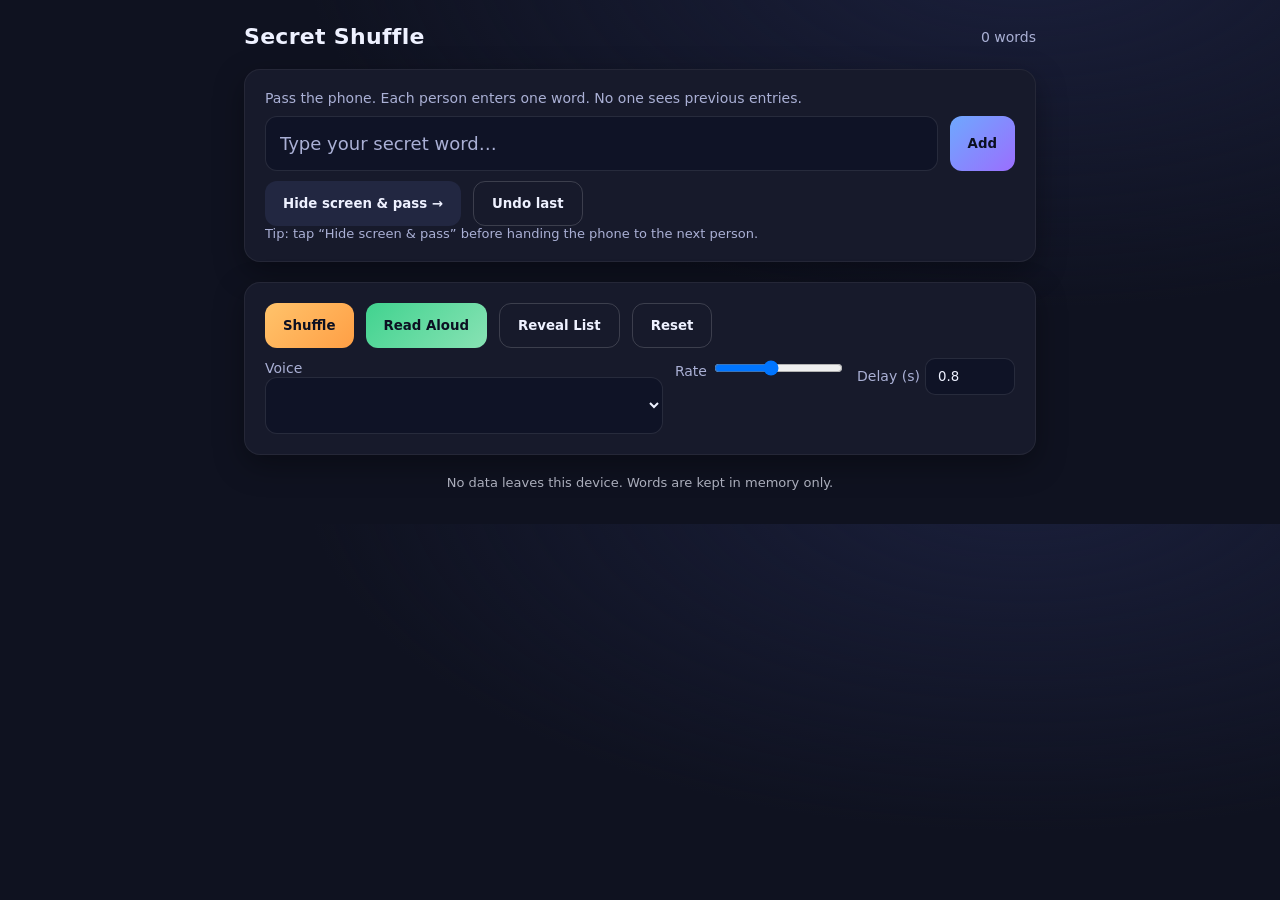
==== secret-shuffle.html @ 0ea58fa7 "Add files via upload" ====
<!doctype html>
<html lang="en">
<head>
<meta charset="utf-8" />
<meta name="viewport" content="width=device-width,initial-scale=1,viewport-fit=cover" />
<title>Secret Shuffle – Pass the Phone</title>
<style>
  :root{
    --bg:#0f1220; --card:#171a2b; --ink:#eef1ff; --ink-dim:#aab0d5;
    --accent:#6ea8fe; --accent-2:#9b6efe; --ok:#58d68d; --warn:#ffb84d;
    --shadow: 0 10px 30px rgba(0,0,0,.35);
    --radius: 16px;
  }
  *{box-sizing:border-box;font-family: ui-sans-serif,system-ui,-apple-system,Segoe UI,Roboto,Helvetica,Arial}
  body{margin:0;background: radial-gradient(1200px 600px at 80% -10%, #1a1f3b 0%, transparent 60%), var(--bg); color:var(--ink);}
  .wrap{max-width:840px;margin:0 auto;padding:24px;display:grid;gap:20px}
  header{display:flex;justify-content:space-between;align-items:center}
  h1{margin:0;font-size:22px;letter-spacing:0.3px}
  .card{background:var(--card); border:1px solid rgba(255,255,255,.06); border-radius:var(--radius); padding:20px; box-shadow:var(--shadow)}
  .row{display:flex;gap:12px;flex-wrap:wrap}
  .grow{flex:1 1 240px}
  input[type="text"], select{
    width:100%; padding:16px 14px; border-radius:12px; border:1px solid rgba(255,255,255,.1);
    background:#0f1326; color:var(--ink); font-size:18px; outline:none;
  }
  input::placeholder{color:var(--ink-dim)}
  button{
    appearance:none; border:0; border-radius:12px; padding:14px 18px; font-weight:600;
    color:#0c1022; cursor:pointer; background:linear-gradient(135deg,var(--accent),var(--accent-2));
    transition:transform .05s ease, filter .2s ease;
  }
  button.secondary{background:#222741;color:var(--ink)}
  button.ghost{background:transparent; color:var(--ink); border:1px solid rgba(255,255,255,.16)}
  button.ok{background:linear-gradient(135deg,#41d38f,#88e2b4)}
  button.warn{background:linear-gradient(135deg,#ffc36b,#ff9f45)}
  button:active{transform:translateY(1px)}
  .meta{color:var(--ink-dim); font-size:14px}
  .shield{
    position:fixed; inset:0; background:#0b0e1a; display:none; align-items:center; justify-content:center; z-index:50;
  }
  .shield.show{display:flex}
  .shield .panel{background:#12162a;border:1px solid rgba(255,255,255,.08); padding:28px; border-radius:16px; text-align:center; max-width:560px}
  .list{display:grid; gap:10px; margin-top:12px}
  .chip{background:#0f1326; border:1px solid rgba(255,255,255,.09); padding:10px 12px; border-radius:12px; display:flex; justify-content:space-between; align-items:center}
  .muted{opacity:.7}
  .hidden-note{font-size:13px;color:var(--ink-dim)}
  .footer{opacity:.7; font-size:13px; text-align:center; padding-bottom:10px}
</style>
</head>
<body>
<div class="wrap">
  <header>
    <h1>Secret Shuffle</h1>
    <div class="meta" id="countMeta">0 words</div>
  </header>

  <!-- Entry Card -->
  <section class="card" id="entryCard">
    <div class="meta">Pass the phone. Each person enters one word. No one sees previous entries.</div>
    <div class="row" style="margin-top:10px">
      <input class="grow" id="wordInput" type="text" autocomplete="off" autocapitalize="none" placeholder="Type your secret word…" />
      <button id="addBtn">Add</button>
    </div>
    <div class="row" style="margin-top:10px">
      <button class="secondary" id="privacyBtn">Hide screen & pass →</button>
      <button class="ghost" id="clearLastBtn" title="Remove the most recent entry">Undo last</button>
    </div>
    <div class="hidden-note">Tip: tap “Hide screen & pass” before handing the phone to the next person.</div>
  </section>

  <!-- Staging / Controls -->
  <section class="card" id="controlsCard">
    <div class="row">
      <button class="warn" id="shuffleBtn">Shuffle</button>
      <button class="ok" id="readBtn" disabled>Read Aloud</button>
      <button class="ghost" id="revealBtn" disabled>Reveal List</button>
      <button class="ghost" id="resetBtn">Reset</button>
    </div>
    <div class="row" style="margin-top:10px">
      <div class="grow">
        <label class="meta">Voice</label>
        <select id="voiceSel" aria-label="Voice"></select>
      </div>
      <div>
        <label class="meta">Rate</label>
        <input type="range" min="0.7" max="1.4" value="1" step="0.05" id="rate" />
      </div>
      <div>
        <label class="meta">Delay (s)</label>
        <input type="number" id="delay" min="0" max="5" step="0.5" value="0.8" style="width:90px;padding:10px 12px;border-radius:10px;border:1px solid rgba(255,255,255,.1);background:#0f1326;color:var(--ink)"/>
      </div>
    </div>
  </section>

  <!-- Preview / List -->
  <section class="card" id="listCard" style="display:none">
    <div class="row" style="justify-content:space-between; align-items:center">
      <div class="meta">Shuffled words</div>
      <button class="ghost" id="hideListBtn">Hide</button>
    </div>
    <div id="list" class="list"></div>
  </section>

  <div class="footer">No data leaves this device. Words are kept in memory only.</div>
</div>

<!-- Privacy Shield Overlay -->
<div class="shield" id="shield">
  <div class="panel">
    <h2 style="margin-top:0">Ready for the next person?</h2>
    <p class="meta" style="margin:10px 0 16px">Hand them the phone. When they’re ready, tap the button below.</p>
    <button id="readyBtn">I’m ready</button>
  </div>
</div>

<script>
(function(){
  const wordInput = document.getElementById('wordInput');
  const addBtn = document.getElementById('addBtn');
  const privacyBtn = document.getElementById('privacyBtn');
  const clearLastBtn = document.getElementById('clearLastBtn');
  const shuffleBtn = document.getElementById('shuffleBtn');
  const readBtn = document.getElementById('readBtn');
  const revealBtn = document.getElementById('revealBtn');
  const resetBtn = document.getElementById('resetBtn');
  const listEl = document.getElementById('list');
  const listCard = document.getElementById('listCard');
  const hideListBtn = document.getElementById('hideListBtn');
  const countMeta = document.getElementById('countMeta');
  const shield = document.getElementById('shield');
  const readyBtn = document.getElementById('readyBtn');
  const voiceSel = document.getElementById('voiceSel');
  const rate = document.getElementById('rate');
  const delay = document.getElementById('delay');

  let items = [];
  let shuffled = false;
  let voices = [];
  let speaking = false;

  const updateCount = () => {
    countMeta.textContent = `${items.length} ${items.length===1 ? 'word' : 'words'}`;
    readBtn.disabled = items.length===0;
    revealBtn.disabled = items.length===0;
  };

  const renderList = () => {
    listEl.innerHTML = '';
    items.forEach((w, i) => {
      const row = document.createElement('div');
      row.className = 'chip';
      row.innerHTML = `<span>${i+1}. <strong>${escapeHtml(w)}</strong></span>
                       <button class="ghost" data-i="${i}" aria-label="Delete">Delete</button>`;
      row.querySelector('button').onclick = (e) => {
        const idx = Number(e.currentTarget.getAttribute('data-i'));
        items.splice(idx,1);
        renderList();
        updateCount();
      };
      listEl.appendChild(row);
    });
  };

  const escapeHtml = (s) => s.replace(/[&<>"']/g, m => ({'&':'&amp;','<':'&lt;','>':'&gt;','"':'&quot;',"'":'&#039;'}[m]));

  const addWord = () => {
    const val = wordInput.value.trim();
    if(!val) return;
    items.push(val);
    shuffled = false;
    wordInput.value = ''; // Clear immediately
    updateCount();
    showShield(); // Hide for next person
  };

  const showShield = () => {
    shield.classList.add('show');
    wordInput.blur();
  };
  const hideShield = () => shield.classList.remove('show');

  // Shuffle
  const shuffle = (arr) => {
    const a = arr.slice();
    for(let i = a.length-1; i>0; i--){
      const j = Math.floor(Math.random() * (i+1));
      [a[i], a[j]] = [a[j], a[i]];
    }
    return a;
  };

  const ensureShuffled = () => {
    if(!shuffled){
      items = shuffle(items);
      shuffled = true;
    }
  };

  // Speech
  const loadVoices = () => {
    voices = window.speechSynthesis.getVoices().filter(v => v.lang.startsWith('en') || v.default);
    voiceSel.innerHTML = voices.map((v,i) => `<option value="${i}">${v.name} ${v.default ? '(Default)' : ''}</option>`).join('');
  };
  if ('speechSynthesis' in window) {
    loadVoices();
    window.speechSynthesis.onvoiceschanged = loadVoices;
  }

  const speakQueue = async (words) => {
    speaking = true;
    for (const w of words) {
      if (!speaking) break;
      await speak(w);
      await waitMs(Math.max(0, Number(delay.value) * 1000));
    }
    speaking = false;
  };

  const speak = (text) => new Promise(resolve => {
    const u = new SpeechSynthesisUtterance(text);
    const v = voices[Number(voiceSel.value)] || voices.find(v=>v.default) || null;
    if (v) u.voice = v;
    u.rate = Number(rate.value) || 1;
    u.onend = resolve;
    u.onerror = resolve;
    window.speechSynthesis.speak(u);
  });
  const waitMs = (ms) => new Promise(r=>setTimeout(r,ms));

  // Events
  addBtn.onclick = addWord;
  wordInput.addEventListener('keydown', e => {
    if (e.key === 'Enter') addWord();
  });

  privacyBtn.onclick = () => {
    wordInput.value = ''; // Clear even if nothing added
    showShield();
  };
  readyBtn.onclick = hideShield;

  clearLastBtn.onclick = () => {
    if(items.length>0){
      items.pop();
      updateCount();
    }
  };

  shuffleBtn.onclick = () => {
    if(items.length<2){
      alert('Add at least 2 words to shuffle.');
      return;
    }
    items = shuffle(items);
    shuffled = true;
    renderList();
    listCard.style.display = 'block';
  };

  revealBtn.onclick = () => {
    ensureShuffled();
    renderList();
    listCard.style.display = 'block';
  };
  hideListBtn.onclick = () => listCard.style.display = 'none';

  readBtn.onclick = async () => {
    if(!('speechSynthesis' in window)){
      alert('Text-to-speech is not supported on this device/browser.');
      return;
    }
    ensureShuffled();
    if (speaking) { // toggle to stop
      speaking = false;
      window.speechSynthesis.cancel();
      readBtn.textContent = 'Read Aloud';
      return;
    }
    readBtn.textContent = 'Stop';
    await speakQueue(items);
    readBtn.textContent = 'Read Aloud';
  };

  resetBtn.onclick = () => {
    if (confirm('Clear all words and start over?')) {
      items = [];
      shuffled = false;
      listEl.innerHTML = '';
      listCard.style.display = 'none';
      updateCount();
      window.speechSynthesis?.cancel();
      speaking = false;
    }
  };

  updateCount();
})();
</script>
</body>
</html>
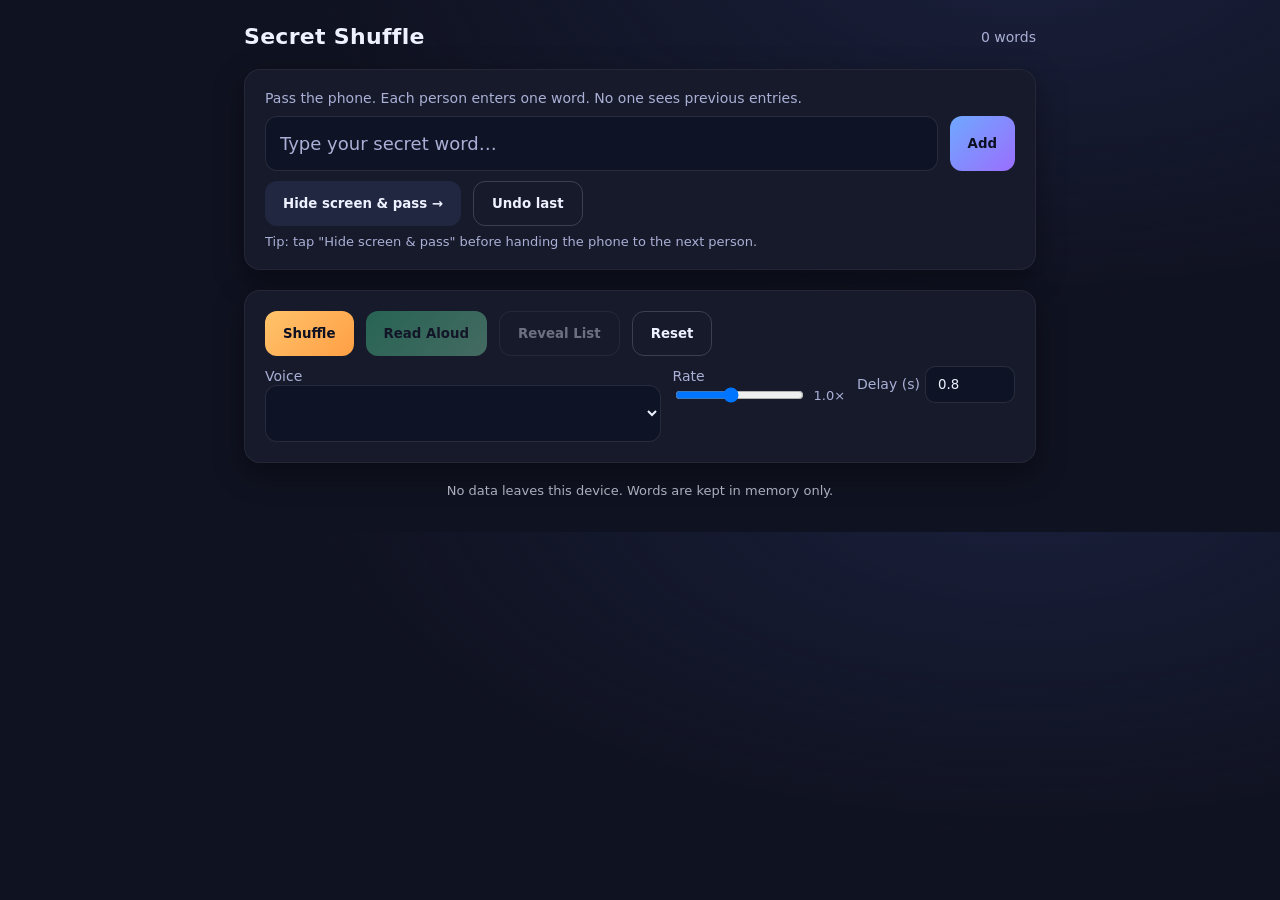
==== commit a8260388: "Improve UX, accessibility, and feedback throughout - Show live rate value (e.g. 1.0×) next to speed " ====
--- a/secret-shuffle.html
+++ b/secret-shuffle.html
@@ -34,17 +34,25 @@
   button.ok{background:linear-gradient(135deg,#41d38f,#88e2b4)}
   button.warn{background:linear-gradient(135deg,#ffc36b,#ff9f45)}
   button:active{transform:translateY(1px)}
+  button:disabled{opacity:.4;cursor:not-allowed}
   .meta{color:var(--ink-dim); font-size:14px}
   .shield{
     position:fixed; inset:0; background:#0b0e1a; display:none; align-items:center; justify-content:center; z-index:50;
   }
   .shield.show{display:flex}
-  .shield .panel{background:#12162a;border:1px solid rgba(255,255,255,.08); padding:28px; border-radius:16px; text-align:center; max-width:560px}
+  .shield .panel{background:#12162a;border:1px solid rgba(255,255,255,.08); padding:28px; border-radius:16px; text-align:center; max-width:560px; width:100%}
   .list{display:grid; gap:10px; margin-top:12px}
-  .chip{background:#0f1326; border:1px solid rgba(255,255,255,.09); padding:10px 12px; border-radius:12px; display:flex; justify-content:space-between; align-items:center}
+  .chip{background:#0f1326; border:1px solid rgba(255,255,255,.09); padding:10px 12px; border-radius:12px; display:flex; justify-content:space-between; align-items:center; transition: background .2s, border-color .2s}
+  .chip.active{background:#1a2a1a; border-color: var(--ok); color: var(--ok)}
   .muted{opacity:.7}
   .hidden-note{font-size:13px;color:var(--ink-dim)}
   .footer{opacity:.7; font-size:13px; text-align:center; padding-bottom:10px}
+  .inline-msg{font-size:13px; padding:8px 12px; border-radius:8px; margin-top:8px; display:none}
+  .inline-msg.error{background:rgba(255,80,80,.12); color:#ff8080; border:1px solid rgba(255,80,80,.2); display:block}
+  .inline-msg.warn{background:rgba(255,184,77,.1); color:var(--warn); border:1px solid rgba(255,184,77,.2); display:block}
+  .rate-row{display:flex; align-items:center; gap:8px}
+  .rate-val{font-size:13px; color:var(--ink-dim); min-width:28px; text-align:right}
+  .shield-count{font-size:15px; color:var(--ink-dim); margin:6px 0 16px}
 </style>
 </head>
 <body>
@@ -58,14 +66,15 @@
   <section class="card" id="entryCard">
     <div class="meta">Pass the phone. Each person enters one word. No one sees previous entries.</div>
     <div class="row" style="margin-top:10px">
-      <input class="grow" id="wordInput" type="text" autocomplete="off" autocapitalize="none" placeholder="Type your secret word…" />
+      <input class="grow" id="wordInput" type="text" autocomplete="off" autocapitalize="none" placeholder="Type your secret word…" aria-label="Secret word" />
       <button id="addBtn">Add</button>
     </div>
+    <div id="entryMsg" class="inline-msg" role="alert"></div>
     <div class="row" style="margin-top:10px">
-      <button class="secondary" id="privacyBtn">Hide screen & pass →</button>
+      <button class="secondary" id="privacyBtn">Hide screen &amp; pass →</button>
       <button class="ghost" id="clearLastBtn" title="Remove the most recent entry">Undo last</button>
     </div>
-    <div class="hidden-note">Tip: tap “Hide screen & pass” before handing the phone to the next person.</div>
+    <div class="hidden-note" style="margin-top:8px">Tip: tap "Hide screen &amp; pass" before handing the phone to the next person.</div>
   </section>
 
   <!-- Staging / Controls -->
@@ -76,18 +85,22 @@
       <button class="ghost" id="revealBtn" disabled>Reveal List</button>
       <button class="ghost" id="resetBtn">Reset</button>
     </div>
+    <div id="controlMsg" class="inline-msg" role="alert"></div>
     <div class="row" style="margin-top:10px">
       <div class="grow">
-        <label class="meta">Voice</label>
+        <label class="meta" for="voiceSel">Voice</label>
         <select id="voiceSel" aria-label="Voice"></select>
       </div>
       <div>
-        <label class="meta">Rate</label>
-        <input type="range" min="0.7" max="1.4" value="1" step="0.05" id="rate" />
+        <label class="meta" for="rate">Rate</label>
+        <div class="rate-row">
+          <input type="range" min="0.7" max="1.4" value="1" step="0.05" id="rate" aria-label="Speech rate" />
+          <span class="rate-val" id="rateVal">1.0×</span>
+        </div>
       </div>
       <div>
-        <label class="meta">Delay (s)</label>
-        <input type="number" id="delay" min="0" max="5" step="0.5" value="0.8" style="width:90px;padding:10px 12px;border-radius:10px;border:1px solid rgba(255,255,255,.1);background:#0f1326;color:var(--ink)"/>
+        <label class="meta" for="delay">Delay (s)</label>
+        <input type="number" id="delay" min="0" max="5" step="0.5" value="0.8" aria-label="Delay between words in seconds" style="width:90px;padding:10px 12px;border-radius:10px;border:1px solid rgba(255,255,255,.1);background:#0f1326;color:var(--ink)"/>
       </div>
     </div>
   </section>
@@ -105,55 +118,73 @@
 </div>
 
 <!-- Privacy Shield Overlay -->
-<div class="shield" id="shield">
+<div class="shield" id="shield" role="dialog" aria-modal="true" aria-label="Privacy screen">
   <div class="panel">
     <h2 style="margin-top:0">Ready for the next person?</h2>
-    <p class="meta" style="margin:10px 0 16px">Hand them the phone. When they’re ready, tap the button below.</p>
-    <button id="readyBtn">I’m ready</button>
+    <div class="shield-count" id="shieldCount"></div>
+    <p class="meta" style="margin:10px 0 16px">Hand them the phone. When they're ready, tap the button below.</p>
+    <button id="readyBtn">I'm ready</button>
   </div>
 </div>
 
 <script>
 (function(){
-  const wordInput = document.getElementById('wordInput');
-  const addBtn = document.getElementById('addBtn');
-  const privacyBtn = document.getElementById('privacyBtn');
-  const clearLastBtn = document.getElementById('clearLastBtn');
-  const shuffleBtn = document.getElementById('shuffleBtn');
-  const readBtn = document.getElementById('readBtn');
-  const revealBtn = document.getElementById('revealBtn');
-  const resetBtn = document.getElementById('resetBtn');
-  const listEl = document.getElementById('list');
-  const listCard = document.getElementById('listCard');
+  const wordInput   = document.getElementById('wordInput');
+  const addBtn      = document.getElementById('addBtn');
+  const privacyBtn  = document.getElementById('privacyBtn');
+  const clearLastBtn= document.getElementById('clearLastBtn');
+  const shuffleBtn  = document.getElementById('shuffleBtn');
+  const readBtn     = document.getElementById('readBtn');
+  const revealBtn   = document.getElementById('revealBtn');
+  const resetBtn    = document.getElementById('resetBtn');
+  const listEl      = document.getElementById('list');
+  const listCard    = document.getElementById('listCard');
   const hideListBtn = document.getElementById('hideListBtn');
-  const countMeta = document.getElementById('countMeta');
-  const shield = document.getElementById('shield');
-  const readyBtn = document.getElementById('readyBtn');
-  const voiceSel = document.getElementById('voiceSel');
-  const rate = document.getElementById('rate');
-  const delay = document.getElementById('delay');
-
-  let items = [];
+  const countMeta   = document.getElementById('countMeta');
+  const shield      = document.getElementById('shield');
+  const shieldCount = document.getElementById('shieldCount');
+  const readyBtn    = document.getElementById('readyBtn');
+  const voiceSel    = document.getElementById('voiceSel');
+  const rate        = document.getElementById('rate');
+  const rateVal     = document.getElementById('rateVal');
+  const delay       = document.getElementById('delay');
+  const entryMsg    = document.getElementById('entryMsg');
+  const controlMsg  = document.getElementById('controlMsg');
+
+  let items    = [];
   let shuffled = false;
-  let voices = [];
+  let voices   = [];
   let speaking = false;
+  let activeIdx = -1;
+
+  // --- helpers ---
+
+  const escapeHtml = (s) => s.replace(/[&<>"']/g, m => ({'&':'&amp;','<':'&lt;','>':'&gt;','"':'&quot;',"'":'&#039;'}[m]));
+
+  const showMsg = (el, text, type) => {
+    el.textContent = text;
+    el.className = `inline-msg ${type}`;
+    clearTimeout(el._t);
+    el._t = setTimeout(() => { el.className = 'inline-msg'; }, 3000);
+  };
 
   const updateCount = () => {
     countMeta.textContent = `${items.length} ${items.length===1 ? 'word' : 'words'}`;
-    readBtn.disabled = items.length===0;
-    revealBtn.disabled = items.length===0;
+    readBtn.disabled   = items.length === 0;
+    revealBtn.disabled = items.length === 0;
   };
 
   const renderList = () => {
     listEl.innerHTML = '';
     items.forEach((w, i) => {
       const row = document.createElement('div');
-      row.className = 'chip';
+      row.className = 'chip' + (i === activeIdx ? ' active' : '');
+      row.id = `chip-${i}`;
       row.innerHTML = `<span>${i+1}. <strong>${escapeHtml(w)}</strong></span>
-                       <button class="ghost" data-i="${i}" aria-label="Delete">Delete</button>`;
+                       <button class="ghost" data-i="${i}" aria-label="Delete ${escapeHtml(w)}">Delete</button>`;
       row.querySelector('button').onclick = (e) => {
         const idx = Number(e.currentTarget.getAttribute('data-i'));
-        items.splice(idx,1);
+        items.splice(idx, 1);
         renderList();
         updateCount();
       };
@@ -161,28 +192,42 @@
     });
   };
 
-  const escapeHtml = (s) => s.replace(/[&<>"']/g, m => ({'&':'&amp;','<':'&lt;','>':'&gt;','"':'&quot;',"'":'&#039;'}[m]));
+  // --- add word ---
 
   const addWord = () => {
     const val = wordInput.value.trim();
-    if(!val) return;
+    if (!val) return;
+    const lower = val.toLowerCase();
+    if (items.some(w => w.toLowerCase() === lower)) {
+      showMsg(entryMsg, `"${val}" was already entered — try a different word.`, 'warn');
+      return;
+    }
     items.push(val);
     shuffled = false;
-    wordInput.value = ''; // Clear immediately
+    wordInput.value = '';
     updateCount();
-    showShield(); // Hide for next person
-  };
+    showShield();
+  };
+
+  // --- shield ---
 
   const showShield = () => {
+    const n = items.length;
+    shieldCount.textContent = `${n} ${n===1 ? 'word' : 'words'} collected so far`;
     shield.classList.add('show');
     wordInput.blur();
-  };
-  const hideShield = () => shield.classList.remove('show');
-
-  // Shuffle
+    readyBtn.focus();
+  };
+  const hideShield = () => {
+    shield.classList.remove('show');
+    wordInput.focus();
+  };
+
+  // --- shuffle ---
+
   const shuffle = (arr) => {
     const a = arr.slice();
-    for(let i = a.length-1; i>0; i--){
+    for (let i = a.length-1; i > 0; i--) {
       const j = Math.floor(Math.random() * (i+1));
       [a[i], a[j]] = [a[j], a[i]];
     }
@@ -190,16 +235,17 @@
   };
 
   const ensureShuffled = () => {
-    if(!shuffled){
+    if (!shuffled) {
       items = shuffle(items);
       shuffled = true;
     }
   };
 
-  // Speech
+  // --- speech ---
+
   const loadVoices = () => {
     voices = window.speechSynthesis.getVoices().filter(v => v.lang.startsWith('en') || v.default);
-    voiceSel.innerHTML = voices.map((v,i) => `<option value="${i}">${v.name} ${v.default ? '(Default)' : ''}</option>`).join('');
+    voiceSel.innerHTML = voices.map((v,i) => `<option value="${i}">${v.name}${v.default ? ' (Default)' : ''}</option>`).join('');
   };
   if ('speechSynthesis' in window) {
     loadVoices();
@@ -208,90 +254,121 @@
 
   const speakQueue = async (words) => {
     speaking = true;
-    for (const w of words) {
+    for (let i = 0; i < words.length; i++) {
       if (!speaking) break;
-      await speak(w);
+      activeIdx = i;
+      if (listCard.style.display !== 'none') renderList();
+      await speak(words[i]);
       await waitMs(Math.max(0, Number(delay.value) * 1000));
     }
     speaking = false;
+    activeIdx = -1;
+    if (listCard.style.display !== 'none') renderList();
+    readBtn.textContent = 'Read Aloud';
   };
 
   const speak = (text) => new Promise(resolve => {
     const u = new SpeechSynthesisUtterance(text);
-    const v = voices[Number(voiceSel.value)] || voices.find(v=>v.default) || null;
+    const v = voices[Number(voiceSel.value)] || voices.find(v => v.default) || null;
     if (v) u.voice = v;
-    u.rate = Number(rate.value) || 1;
+    u.rate  = Number(rate.value) || 1;
     u.onend = resolve;
     u.onerror = resolve;
     window.speechSynthesis.speak(u);
   });
-  const waitMs = (ms) => new Promise(r=>setTimeout(r,ms));
-
-  // Events
+
+  const waitMs = (ms) => new Promise(r => setTimeout(r, ms));
+
+  // --- events ---
+
   addBtn.onclick = addWord;
-  wordInput.addEventListener('keydown', e => {
-    if (e.key === 'Enter') addWord();
-  });
+  wordInput.addEventListener('keydown', e => { if (e.key === 'Enter') addWord(); });
 
   privacyBtn.onclick = () => {
-    wordInput.value = ''; // Clear even if nothing added
+    wordInput.value = '';
     showShield();
   };
   readyBtn.onclick = hideShield;
 
   clearLastBtn.onclick = () => {
-    if(items.length>0){
-      items.pop();
+    if (items.length > 0) {
+      const removed = items.pop();
+      shuffled = false;
       updateCount();
-    }
+      showMsg(entryMsg, `Removed "${removed}"`, 'warn');
+    }
+  };
+
+  rate.oninput = () => {
+    rateVal.textContent = Number(rate.value).toFixed(1) + '×';
   };
 
   shuffleBtn.onclick = () => {
-    if(items.length<2){
-      alert('Add at least 2 words to shuffle.');
+    if (items.length < 2) {
+      showMsg(controlMsg, 'Add at least 2 words to shuffle.', 'error');
       return;
     }
     items = shuffle(items);
     shuffled = true;
+    activeIdx = -1;
     renderList();
     listCard.style.display = 'block';
   };
 
   revealBtn.onclick = () => {
     ensureShuffled();
+    activeIdx = -1;
     renderList();
     listCard.style.display = 'block';
   };
   hideListBtn.onclick = () => listCard.style.display = 'none';
 
   readBtn.onclick = async () => {
-    if(!('speechSynthesis' in window)){
-      alert('Text-to-speech is not supported on this device/browser.');
+    if (!('speechSynthesis' in window)) {
+      showMsg(controlMsg, 'Text-to-speech is not supported on this device/browser.', 'error');
       return;
     }
     ensureShuffled();
-    if (speaking) { // toggle to stop
+    if (speaking) {
       speaking = false;
       window.speechSynthesis.cancel();
+      activeIdx = -1;
+      if (listCard.style.display !== 'none') renderList();
       readBtn.textContent = 'Read Aloud';
       return;
     }
     readBtn.textContent = 'Stop';
     await speakQueue(items);
-    readBtn.textContent = 'Read Aloud';
   };
 
   resetBtn.onclick = () => {
-    if (confirm('Clear all words and start over?')) {
-      items = [];
-      shuffled = false;
+    if (items.length === 0) return;
+    showResetConfirm();
+  };
+
+  // inline reset confirmation instead of browser confirm()
+  function showResetConfirm() {
+    const existing = document.getElementById('resetConfirm');
+    if (existing) return;
+    const bar = document.createElement('div');
+    bar.id = 'resetConfirm';
+    bar.style.cssText = 'display:flex;gap:10px;align-items:center;margin-top:8px;flex-wrap:wrap';
+    bar.innerHTML = `<span class="meta">Clear all words?</span>
+      <button class="warn" id="confirmYes" style="padding:8px 14px;font-size:13px">Yes, clear</button>
+      <button class="ghost" id="confirmNo" style="padding:8px 14px;font-size:13px">Cancel</button>`;
+    document.getElementById('controlsCard').appendChild(bar);
+    bar.querySelector('#confirmYes').onclick = () => {
+      items = []; shuffled = false; activeIdx = -1;
       listEl.innerHTML = '';
       listCard.style.display = 'none';
       updateCount();
       window.speechSynthesis?.cancel();
       speaking = false;
-    }
-  };
+      readBtn.textContent = 'Read Aloud';
+      bar.remove();
+    };
+    bar.querySelector('#confirmNo').onclick = () => bar.remove();
+  }
 
   updateCount();
 })();
